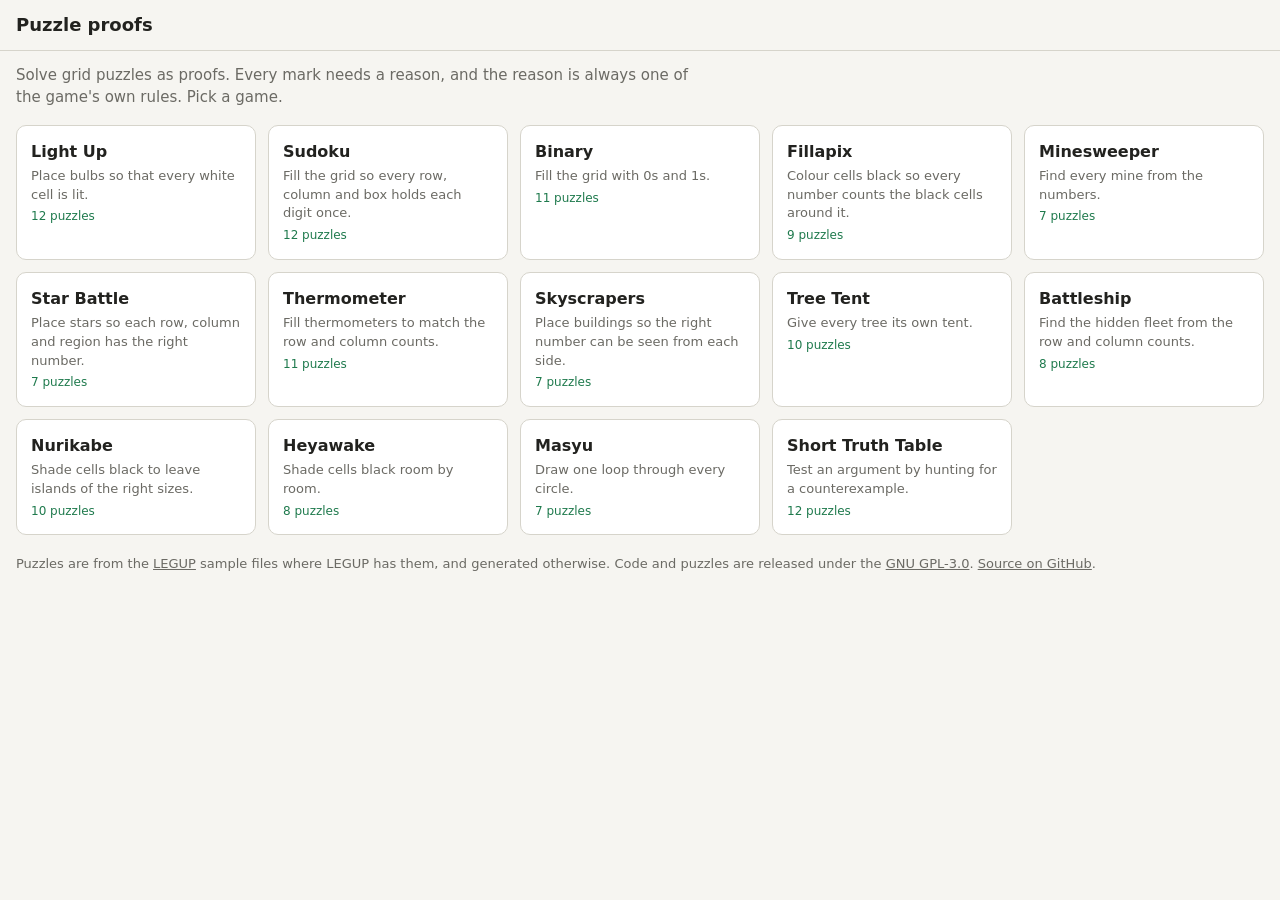
==== index.html @ 6fa6424e "Fireworks last about 3.5 seconds, also at low frame rates Co-Authored-By: Claude Fable 5.2 <noreply@" ====
<!doctype html>
<html lang="en">
<head>
<meta charset="utf-8">
<meta name="viewport" content="width=device-width, initial-scale=1">
<title>Puzzle proofs</title>
<link rel="stylesheet" href="style.css?v=2">
</head>
<body>
<canvas id="fx"></canvas>

<div id="win" role="dialog" aria-modal="true" aria-labelledby="win-title">
  <div class="card">
    <h2 id="win-title">Solved!</h2>
    <p id="win-text"></p>
    <label for="win-pick">Next puzzle</label>
    <select id="win-pick"></select>
    <div class="row">
      <button id="win-close">Stay here</button>
      <button id="win-start" class="primary">Start</button>
    </div>
  </div>
</div>

<section id="home">
  <header><h1>Puzzle proofs</h1></header>
  <p class="lead">Solve grid puzzles as proofs. Every mark needs a reason, and the reason is always one of the game's own rules. Pick a game.</p>
  <div id="cards"></div>
  <footer id="foot-home"></footer>
</section>

<section id="play" hidden>
  <header>
    <button id="to-home">All games</button>
    <h1 id="game-title"></h1>
    <label>Puzzle <select id="pick"></select></label>
    <button id="restart">Restart</button>
    <button id="show-demo">Show demo</button>
    <button id="copystate">Copy State as Text</button>
  </header>
  <main>
    <div class="left">
      <div class="tools" id="tools">
        <div class="group"><span>Click does</span>
          <button id="m-deduce" class="on">Deduce</button>
          <button id="m-suppose">Assume…</button>
          <button id="m-split">Case split…</button>
        </div>
        <div class="group" id="marks"></div>
      </div>
      <div id="board"></div>
      <div id="demo" hidden>
        <div id="demo-count"></div>
        <div id="demo-text"></div>
        <div class="acts">
          <button id="demo-skip">Skip demo</button>
          <button id="demo-next" class="primary">Next</button>
        </div>
      </div>
      <div id="hint"></div>
      <div id="msg"></div>
      <div id="solved"><span id="solved-text"></span><button id="next">Choose next puzzle</button></div>
      <details open id="d-rules">
        <summary>Game rules</summary>
        <ul id="rules"></ul>
      </details>
      <details id="d-controls">
        <summary>Proof controls</summary>
        <ul>
          <li>Every mark needs a reason. Click the clue that is your reason. The cells that rule talks about get a dashed outline.</li>
          <li>Some cells and labels carry more than one rule. Click the same place again to move to its next rule.</li>
          <li>Then mark an outlined cell. "Mark as" shows what the left and right mouse buttons place. The step is accepted only if that one rule forces it. <kbd>Esc</kbd> drops the cited clue.</li>
          <li>The game applies the tedious consequences for you. The rules list says which ones.</li>
          <li><b>Undo</b> takes back one action at a time.</li>
          <li><b>Assume</b> opens an assumption, shown in purple. If a rule becomes impossible inside it, click that clue and press "This rule is broken". The assumption closes and its opposite is proved.</li>
          <li><b>Case split</b> and "Cases from this rule" open cases side by side. Click a case to work in it. A contradiction closes a case. "End cases" keeps whatever is true in every open case.</li>
        </ul>
      </details>
    </div>
    <div class="right">
      <div class="tools">
        <h2>Proof</h2>
        <button id="undo">Undo</button>
        <button id="endcases">End cases</button>
        <button id="discard">Discard assumption</button>
      </div>
      <div id="proof"></div>
    </div>
  </main>
  <footer id="foot-play"></footer>
</section>

<script src="core.js?v=2"></script>
<script src="games/lightup.js?v=2"></script>
<script src="games/counting.js?v=2"></script>
<script src="games/numbers.js?v=2"></script>
<script src="games/treetent.js?v=2"></script>
<script src="games/regions.js?v=2"></script>
<script src="games/masyu.js?v=2"></script>
<script src="games/truthtable.js?v=2"></script>
<script src="puzzles/all.js?v=2"></script>
<script src="ui.js?v=2"></script>
</body>
</html>
---- style.css ----
:root {
  --bg: #f6f5f1; --panel: #ffffff; --ink: #22221f; --muted: #6b6a64; --line: #d6d4cb;
  --wall: #2b2b29; --wall-ink: #ffffff; --cell: #ffffff; --unknown: #dddbd2; --lit: #fff3b0; --bulb: #f2a900;
  --grass: #cfe8b9; --water: #cfe6f5; --ship: #5b6b7a; --fill: #d9534f; --tree: #2f7d32; --tent: #e0a030; --star: #e7b416;
  --scope: #2f7dd1; --anchor: #0c447c; --hyp: #7f57d6; --ok: #1f7a4d; --err: #b3261e; --btn: #eceae3; --thick: #22221f;
}
@media (prefers-color-scheme: dark) {
  :root {
    --bg: #1c1c1a; --panel: #262624; --ink: #ecebe5; --muted: #a09f97; --line: #55544e;
    --wall: #0d0d0c; --wall-ink: #ecebe5; --cell: #4a4a46; --unknown: #33332f; --lit: #6b5c1c; --bulb: #ffc533;
    --grass: #2f4a26; --water: #24425a; --ship: #a9b7c4; --fill: #e0605c; --tree: #5fbf63; --tent: #f0b040; --star: #ffd23f;
    --scope: #6fb0f2; --anchor: #b5d4f4; --hyp: #b39cf0; --ok: #6fd3a0; --err: #ff8a80; --btn: #34342f; --thick: #ecebe5;
  }
}
* { box-sizing: border-box; }
body { margin: 0; background: var(--bg); color: var(--ink); font: 15px/1.45 system-ui, sans-serif; }
header { display: flex; flex-wrap: wrap; align-items: center; gap: 10px 14px; padding: 12px 16px; border-bottom: 1px solid var(--line); }
h1 { font-size: 18px; margin: 0; font-weight: 600; }
h2 { font-size: 15px; margin: 0 auto 0 0; font-weight: 600; }
select, button { font: inherit; color: inherit; }
select { padding: 5px 8px; border: 1px solid var(--line); border-radius: 6px; background: var(--panel); max-width: 240px; }
button { padding: 5px 10px; border: 1px solid var(--line); border-radius: 6px; background: var(--btn); cursor: pointer; white-space: nowrap; }
button:hover:not(:disabled) { border-color: var(--muted); }
button:disabled { opacity: .45; cursor: default; }
button.on, button.primary { background: var(--anchor); color: var(--bg); border-color: var(--anchor); }
button.primary { font-weight: 600; }
footer { padding: 4px 16px 20px; color: var(--muted); font-size: 13px; }
footer a { color: inherit; }

#home .lead { padding: 14px 16px 0; margin: 0; max-width: 720px; color: var(--muted); }
#cards { display: grid; grid-template-columns: repeat(auto-fill, minmax(200px, 1fr)); gap: 12px; padding: 16px; }
.gcard { text-align: left; white-space: normal; padding: 14px; background: var(--panel); border-radius: 10px; display: flex; flex-direction: column; gap: 4px; }
.gcard b { font-size: 16px; }
.gcard span { color: var(--muted); font-size: 13px; }
.gcard i { font-style: normal; font-size: 12px; color: var(--ok); }

main { display: grid; grid-template-columns: min-content minmax(0, 1fr); gap: 20px; padding: 16px; align-items: start; }
.left { width: min-content; }
.right { min-width: 0; position: sticky; top: 12px; max-height: calc(100vh - 24px); display: flex; flex-direction: column; }
.right > * { flex: none; }
.right > #proof { flex: 1 1 auto; min-height: 120px; overflow: auto; }
@media (max-width: 520px) {
  main { grid-template-columns: minmax(0, 1fr); }
  .right { position: static; max-height: none; }
  .right > #proof { max-height: 60vh; }
}
.tools { display: flex; flex-wrap: wrap; gap: 6px 14px; margin-bottom: 10px; align-items: center; }
#tools { min-width: 345px; }
.group { display: flex; flex-wrap: wrap; gap: 4px; align-items: center; }
.group > span { color: var(--muted); font-size: 13px; margin-right: 2px; white-space: nowrap; }
#marks button.digit { min-width: 30px; padding: 5px 0; }
#marks .note { flex-basis: 100%; }

#board { user-select: none; width: max-content; max-width: 100%; touch-action: none; }
#board svg { display: block; }
#board text { font-family: system-ui, sans-serif; fill: var(--ink); }
.lab { fill: var(--muted) !important; font-size: 12px; }
.lab.click, .clue { cursor: pointer; }
.clue { font-weight: 600; }
.c-bg { fill: var(--cell); stroke: var(--line); stroke-width: 1; }
.c-bg.wall, .c-bg.black { fill: var(--wall); }
.c-bg.unknown { fill: var(--unknown); }
.c-bg.lit { fill: var(--lit); }
.c-bg.grass { fill: var(--grass); }
.c-bg.water { fill: var(--water); }
.c-bg.blank { fill: none; stroke: none; }
.c-bg.tru { fill: var(--grass); }
.c-bg.fal { fill: #f3c9c6; }
@media (prefers-color-scheme: dark) { .c-bg.fal { fill: #5a2b29; } }
.cellg { cursor: pointer; }
text.walltext { fill: var(--wall-ink) !important; font-weight: 600; }
text.given { font-weight: 700; }
text.cand { fill: var(--muted) !important; }
.xmark { stroke: var(--muted); stroke-width: 2; stroke-linecap: round; fill: none; }
.hyp text.val, .hyp text.walltext { fill: var(--hyp) !important; }
.hyp .xmark { stroke: var(--hyp); }
.hyp .icon-stroke { stroke: var(--hyp); stroke-dasharray: 2.2 1.6; }
.assumed-box { fill: none; stroke: var(--hyp); stroke-width: 3; }
.scope-box { fill: none; stroke: var(--scope); stroke-width: 2; stroke-dasharray: 5 4; pointer-events: none; }
.anchor-box { fill: none; stroke: var(--anchor); stroke-width: 3; pointer-events: none; }
.hl-box { fill: none; stroke: var(--ok); stroke-width: 3; pointer-events: none; }
.region { stroke: var(--thick); stroke-width: 2.6; stroke-linecap: square; fill: none; pointer-events: none; }
.frame { fill: none; stroke: var(--thick); stroke-width: 2; pointer-events: none; }
.edge-hit { stroke: transparent; stroke-width: 14; cursor: pointer; }
.edge-on { stroke: var(--ink); stroke-width: 4; stroke-linecap: round; pointer-events: none; }
.edge-on.hyp-edge { stroke: var(--hyp); }
.edge-x { stroke: var(--muted); stroke-width: 1.6; pointer-events: none; }
.link { stroke: var(--tent); stroke-width: 4; stroke-linecap: round; pointer-events: none; }
.drag-line { stroke: var(--scope); stroke-width: 3; stroke-dasharray: 4 4; pointer-events: none; }

#hint, #demo { margin-top: 12px; padding: 10px 12px; background: var(--panel); border: 1px solid var(--line); border-radius: 8px; }
#demo { border: 2px solid var(--anchor); }
#demo-count { color: var(--muted); font-size: 13px; margin-bottom: 4px; }
#demo-text ul { margin: 6px 0 0; padding-left: 20px; }
#demo-text li { margin: 3px 0; }
.acts { display: flex; flex-wrap: wrap; gap: 6px; margin-top: 8px; }
#demo .acts { justify-content: flex-end; }
#hint .rule { margin-bottom: 6px; }
#hint .more { color: var(--muted); font-size: 13px; }
#msg { margin-top: 8px; min-height: 1.4em; }
#msg.err { color: var(--err); } #msg.ok { color: var(--ok); }
#solved { display: none; margin-top: 10px; padding: 10px 12px; border: 2px solid var(--ok); border-radius: 8px; color: var(--ok); font-weight: 600; }
#solved button { margin-left: 10px; font-weight: 600; }

#proof { background: var(--panel); border: 1px solid var(--line); border-radius: 8px; padding: 10px 12px; }
.ln { display: flex; gap: 8px; padding: 2px 4px; border-radius: 4px; }
.ln:hover { background: var(--btn); }
.ln .n { color: var(--muted); min-width: 1.8em; text-align: right; flex: none; }
.ln .why { color: var(--muted); margin-left: auto; padding-left: 12px; text-align: right; }
.box { border-left: 3px solid var(--hyp); margin: 6px 0 6px 8px; padding: 2px 0 2px 8px; border-radius: 2px; cursor: pointer; }
.box.active { background: color-mix(in srgb, var(--hyp) 10%, transparent); }
.box.shut { border-left-color: var(--err); opacity: .8; }
.box > .head { font-weight: 600; color: var(--hyp); padding: 2px 4px; }
.box.shut > .head { color: var(--err); }
.bot { color: var(--err); padding: 2px 4px; font-weight: 600; }
.caseshead { color: var(--muted); padding: 4px 4px 0; font-style: italic; }
.branches { display: flex; gap: 8px; flex-wrap: wrap; align-items: flex-start; }
.branches > .box { flex: 1 1 200px; margin-left: 8px; }
.empty { color: var(--muted); padding: 2px 4px; }
details { margin-top: 14px; color: var(--muted); }
details summary { cursor: pointer; color: var(--ink); font-weight: 600; }
details ul { margin: 6px 0 0; padding-left: 20px; }
details li { margin: 4px 0; }
kbd { border: 1px solid var(--line); border-radius: 4px; padding: 0 4px; font: inherit; font-size: 13px; }

#fx { position: fixed; inset: 0; width: 100%; height: 100%; pointer-events: none; z-index: 50; }
#win { display: none; position: fixed; inset: 0; z-index: 40; background: rgba(0, 0, 0, .35); align-items: center; justify-content: center; padding: 16px; }
#win.show { display: flex; }
#win .card { background: var(--panel); border: 1px solid var(--line); border-radius: 12px; padding: 22px 24px; width: min(360px, 100%); text-align: center; }
#win h2 { font-size: 40px; line-height: 1.1; margin: 0 0 8px; color: var(--ok); font-weight: 800; }
#win p { margin: 0 0 16px; color: var(--muted); }
#win label { display: block; text-align: left; font-size: 13px; color: var(--muted); margin-bottom: 4px; }
#win select { width: 100%; max-width: none; padding: 8px; margin-bottom: 14px; }
#win .row { display: flex; gap: 8px; justify-content: flex-end; }
#win .row button { padding: 7px 16px; }
@media (prefers-reduced-motion: no-preference) {
  #win.show .card { animation: pop .45s cubic-bezier(.2, 1.6, .4, 1); }
  #win.show h2 { animation: pop .6s cubic-bezier(.2, 1.8, .4, 1); }
  @keyframes pop { from { transform: scale(.5); opacity: 0; } to { transform: scale(1); opacity: 1; } }
}
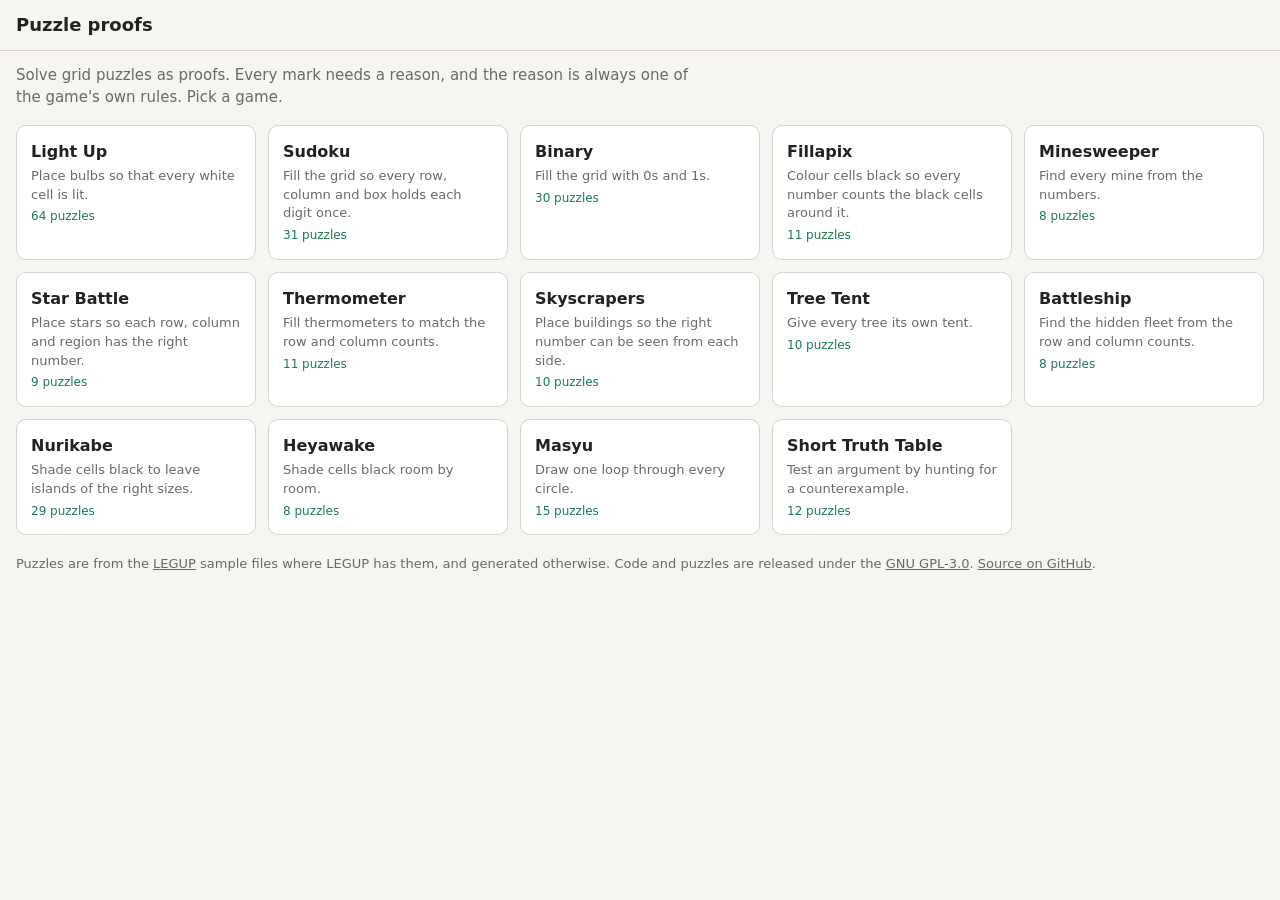
==== commit 31bec656: "Editor, generator, hints, all valid LEGUP boards, and interface fixes New puzzle screen: generate a " ====
--- a/index.html
+++ b/index.html
@@ -4,7 +4,7 @@
 <meta charset="utf-8">
 <meta name="viewport" content="width=device-width, initial-scale=1">
 <title>Puzzle proofs</title>
-<link rel="stylesheet" href="style.css?v=2">
+<link rel="stylesheet" href="style.css?v=15">
 </head>
 <body>
 <canvas id="fx"></canvas>
@@ -35,6 +35,8 @@
     <h1 id="game-title"></h1>
     <label>Puzzle <select id="pick"></select></label>
     <button id="restart">Restart</button>
+    <button id="to-make">New puzzle…</button>
+    <button id="del-mine" hidden>Delete this puzzle</button>
     <button id="show-demo">Show demo</button>
     <button id="copystate">Copy State as Text</button>
   </header>
@@ -46,6 +48,7 @@
           <button id="m-suppose">Assume…</button>
           <button id="m-split">Case split…</button>
         </div>
+        <div class="group"><button id="hint-btn">Hint</button></div>
         <div class="group" id="marks"></div>
       </div>
       <div id="board"></div>
@@ -68,10 +71,12 @@
         <summary>Proof controls</summary>
         <ul>
           <li>Every mark needs a reason. Click the clue that is your reason. The cells that rule talks about get a dashed outline.</li>
-          <li>Some cells and labels carry more than one rule. Click the same place again to move to its next rule.</li>
+          <li>Row and column rules are cited from the edge of the board: click the number beside the row or below the column, or the row number or column letter. Some cells carry more than one rule of their own. Click such a cell again to move to its next rule.</li>
           <li>Then mark an outlined cell. "Mark as" shows what the left and right mouse buttons place. The step is accepted only if that one rule forces it. <kbd>Esc</kbd> drops the cited clue.</li>
           <li>The game applies the tedious consequences for you. The rules list says which ones.</li>
           <li><b>Undo</b> takes back one action at a time.</li>
+          <li><b>Hint</b> says whether any single rule forces something right now, and cites that clue for you. Press it again to see what the clue forces. It also points out a broken rule inside an assumption.</li>
+          <li>Each level of nesting has its own colour, on the board and in the proof: an assumption inside a case is a different colour from the case.</li>
           <li><b>Assume</b> opens an assumption, shown in purple. If a rule becomes impossible inside it, click that clue and press "This rule is broken". The assumption closes and its opposite is proved.</li>
           <li><b>Case split</b> and "Cases from this rule" open cases side by side. Click a case to work in it. A contradiction closes a case. "End cases" keeps whatever is true in every open case.</li>
         </ul>
@@ -90,15 +95,63 @@
   <footer id="foot-play"></footer>
 </section>
 
-<script src="core.js?v=2"></script>
-<script src="games/lightup.js?v=2"></script>
-<script src="games/counting.js?v=2"></script>
-<script src="games/numbers.js?v=2"></script>
-<script src="games/treetent.js?v=2"></script>
-<script src="games/regions.js?v=2"></script>
-<script src="games/masyu.js?v=2"></script>
-<script src="games/truthtable.js?v=2"></script>
-<script src="puzzles/all.js?v=2"></script>
-<script src="ui.js?v=2"></script>
+<section id="make" hidden>
+  <header>
+    <button id="mk-back">Back to puzzles</button>
+    <h1 id="mk-title"></h1>
+  </header>
+  <main>
+    <div class="left">
+      <div class="tools" id="mk-start">
+        <div class="group"><span>Start from</span>
+          <select id="mk-size"></select>
+          <button id="mk-blank">Blank board</button>
+          <button id="mk-copy">Copy of the current puzzle</button>
+        </div>
+        <div class="group" id="mk-gen"><span>Or generate</span>
+          <select id="mk-want">
+            <option value="direct">Easy: direct steps only</option>
+            <option value="some">Medium: 1 or 2 assumptions</option>
+            <option value="many">Hard: 3 or more assumptions</option>
+            <option value="any">Any difficulty</option>
+          </select>
+          <button id="mk-generate">Generate</button>
+        </div>
+      </div>
+      <div class="tools"><div class="group" id="mk-tools"></div></div>
+      <div id="mk-fields"></div>
+      <div id="mk-board"></div>
+      <div id="mk-note"></div>
+    </div>
+    <div class="right">
+      <div class="tools">
+        <h2>Check</h2>
+        <button id="mk-check">Check board</button>
+        <button id="mk-cancel" hidden>Cancel</button>
+        <button id="mk-save" class="primary">Save and play</button>
+      </div>
+      <div id="mk-result"></div>
+      <details id="d-text">
+        <summary>Puzzle as text</summary>
+        <p>This text is the whole puzzle. Copy it to share the puzzle, or paste one here and press "Load from text".</p>
+        <textarea id="mk-text" spellcheck="false"></textarea>
+        <div class="acts"><button id="mk-load">Load from text</button><button id="mk-copytext">Copy text</button></div>
+      </details>
+    </div>
+  </main>
+</section>
+
+<script src="core.js?v=15"></script>
+<script src="games/lightup.js?v=15"></script>
+<script src="games/counting.js?v=15"></script>
+<script src="games/numbers.js?v=15"></script>
+<script src="games/treetent.js?v=15"></script>
+<script src="games/regions.js?v=15"></script>
+<script src="games/masyu.js?v=15"></script>
+<script src="games/truthtable.js?v=15"></script>
+<script src="gen.js?v=15"></script>
+<script src="editor.js?v=15"></script>
+<script src="puzzles/all.js?v=15"></script>
+<script src="ui.js?v=15"></script>
 </body>
 </html>
--- a/style.css
+++ b/style.css
@@ -51,12 +51,15 @@
 #marks button.digit { min-width: 30px; padding: 5px 0; }
 #marks .note { flex-basis: 100%; }
 
-#board { user-select: none; width: max-content; max-width: 100%; touch-action: none; }
-#board svg { display: block; }
-#board text { font-family: system-ui, sans-serif; fill: var(--ink); }
+#board, #mk-board { user-select: none; width: max-content; max-width: 100%; touch-action: none; }
+#board svg, #mk-board svg { display: block; }
+#board text, #mk-board text { font-family: system-ui, sans-serif; fill: var(--ink); }
 .lab { fill: var(--muted) !important; font-size: 12px; }
 .lab.click, .clue { cursor: pointer; }
 .clue { font-weight: 600; }
+/* One colour per level of nesting, repeating after four levels. */
+.d1 { --hyp: #7f57d6; } .d2 { --hyp: #0b8a74; } .d3 { --hyp: #c2620a; } .d4 { --hyp: #c2318b; }
+@media (prefers-color-scheme: dark) { .d1 { --hyp: #b39cf0; } .d2 { --hyp: #5fd3bd; } .d3 { --hyp: #f0a35a; } .d4 { --hyp: #f08cc8; } }
 .c-bg { fill: var(--cell); stroke: var(--line); stroke-width: 1; }
 .c-bg.wall, .c-bg.black { fill: var(--wall); }
 .c-bg.unknown { fill: var(--unknown); }
@@ -88,7 +91,7 @@
 .link { stroke: var(--tent); stroke-width: 4; stroke-linecap: round; pointer-events: none; }
 .drag-line { stroke: var(--scope); stroke-width: 3; stroke-dasharray: 4 4; pointer-events: none; }
 
-#hint, #demo { margin-top: 12px; padding: 10px 12px; background: var(--panel); border: 1px solid var(--line); border-radius: 8px; }
+#hint, #demo, #mk-result { margin-top: 12px; padding: 10px 12px; background: var(--panel); border: 1px solid var(--line); border-radius: 8px; }
 #demo { border: 2px solid var(--anchor); }
 #demo-count { color: var(--muted); font-size: 13px; margin-bottom: 4px; }
 #demo-text ul { margin: 6px 0 0; padding-left: 20px; }
@@ -114,8 +117,13 @@
 .box.shut > .head { color: var(--err); }
 .bot { color: var(--err); padding: 2px 4px; font-weight: 600; }
 .caseshead { color: var(--muted); padding: 4px 4px 0; font-style: italic; }
-.branches { display: flex; gap: 8px; flex-wrap: wrap; align-items: flex-start; }
-.branches > .box { flex: 1 1 200px; margin-left: 8px; }
+/* Cases sit side by side as columns of equal width, never stacked. With many cases the row scrolls sideways. */
+.branches { display: grid; grid-auto-flow: column; grid-auto-columns: minmax(132px, 1fr); gap: 8px; align-items: start; overflow-x: auto; padding-bottom: 2px; }
+.branches > .box { margin: 6px 0; min-width: 0; }
+.branches .ln { flex-wrap: wrap; column-gap: 6px; }
+.branches .ln .n { min-width: 1.4em; }
+.branches .ln > span:nth-child(2) { flex: 1 1 0; min-width: 0; }
+.branches .ln .why { flex-basis: 100%; margin-left: 0; padding-left: 1.9em; text-align: left; font-size: 13px; }
 .empty { color: var(--muted); padding: 2px 4px; }
 details { margin-top: 14px; color: var(--muted); }
 details summary { cursor: pointer; color: var(--ink); font-weight: 600; }
@@ -138,3 +146,16 @@
   #win.show h2 { animation: pop .6s cubic-bezier(.2, 1.8, .4, 1); }
   @keyframes pop { from { transform: scale(.5); opacity: 0; } to { transform: scale(1); opacity: 1; } }
 }
+
+/* New puzzle screen */
+#mk-tools button { padding: 4px 8px; }
+#mk-fields label { display: block; margin: 0 0 10px; color: var(--muted); font-size: 13px; max-width: 420px; }
+#mk-fields input, #mk-fields textarea, #mk-text { display: block; width: 100%; margin-top: 4px; padding: 6px 8px; font: 14px/1.4 ui-monospace, monospace; color: var(--ink); background: var(--panel); border: 1px solid var(--line); border-radius: 6px; }
+#mk-fields textarea { min-height: 110px; }
+#mk-text { min-height: 150px; }
+#mk-note { margin-top: 10px; color: var(--muted); max-width: 460px; }
+#mk-result { margin-top: 0; }
+#mk-result .bad { color: var(--err); } #mk-result .good { color: var(--ok); font-weight: 600; }
+#make details p { margin: 6px 0; }
+#make .left { min-width: 380px; }
+#mk-start { gap: 8px 14px; }
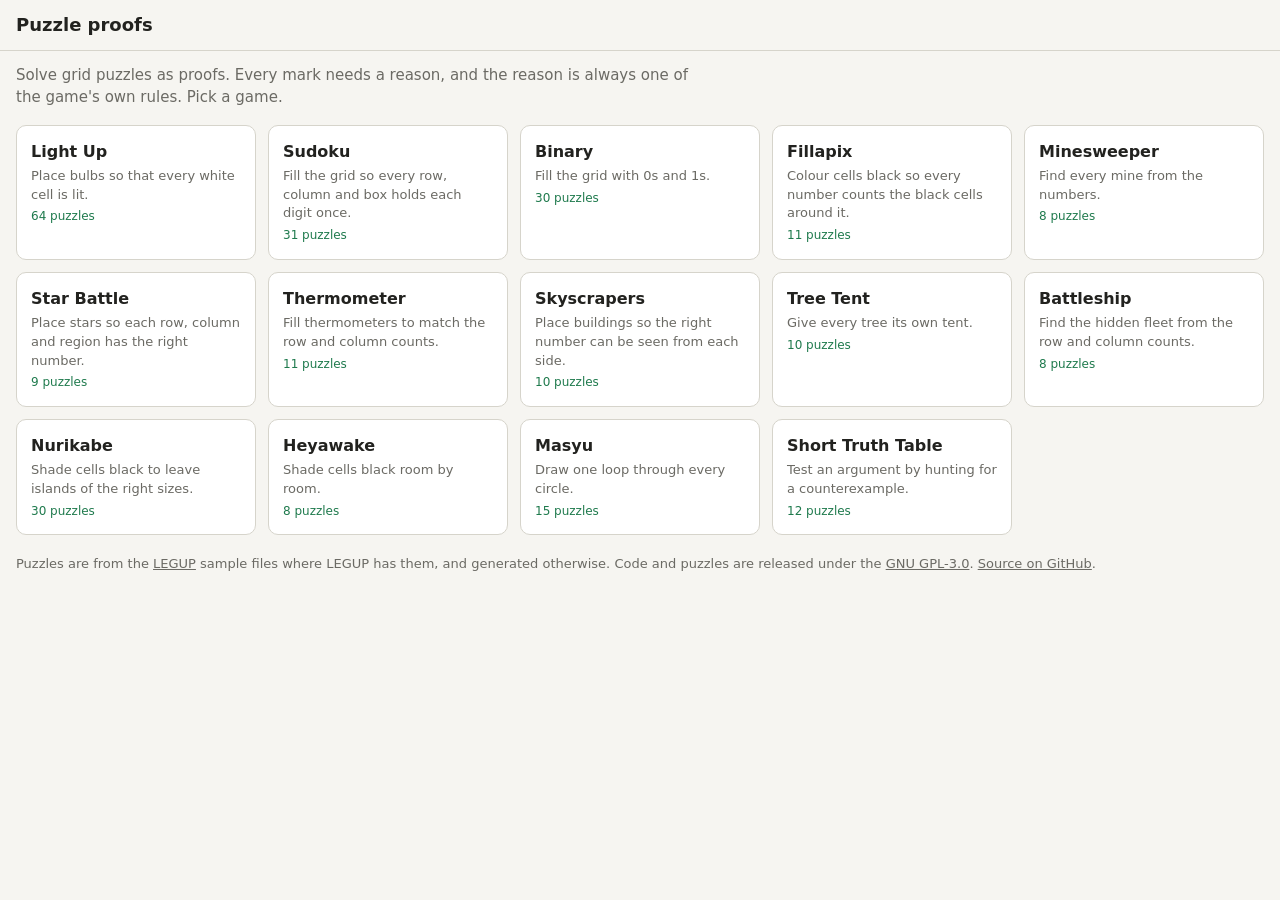
==== commit b9fcb9ab: "Hint is a single press; Nurikabe's island rule looks one colour ahead The island rule now forces a c" ====
--- a/index.html
+++ b/index.html
@@ -4,7 +4,7 @@
 <meta charset="utf-8">
 <meta name="viewport" content="width=device-width, initial-scale=1">
 <title>Puzzle proofs</title>
-<link rel="stylesheet" href="style.css?v=15">
+<link rel="stylesheet" href="style.css?v=17">
 </head>
 <body>
 <canvas id="fx"></canvas>
@@ -48,7 +48,7 @@
           <button id="m-suppose">Assume…</button>
           <button id="m-split">Case split…</button>
         </div>
-        <div class="group"><button id="hint-btn">Hint</button></div>
+        <div class="group" id="hint-group"><button id="hint-btn">Hint</button><div id="hint-text" hidden></div></div>
         <div class="group" id="marks"></div>
       </div>
       <div id="board"></div>
@@ -75,7 +75,7 @@
           <li>Then mark an outlined cell. "Mark as" shows what the left and right mouse buttons place. The step is accepted only if that one rule forces it. <kbd>Esc</kbd> drops the cited clue.</li>
           <li>The game applies the tedious consequences for you. The rules list says which ones.</li>
           <li><b>Undo</b> takes back one action at a time.</li>
-          <li><b>Hint</b> says whether any single rule forces something right now, and cites that clue for you. Press it again to see what the clue forces. It also points out a broken rule inside an assumption.</li>
+          <li><b>Hint</b> says whether any single rule forces something right now. It boxes the cell in green, cites the rule for you, and writes both beside the button. It does not say what goes in the cell. It also points out a broken rule inside an assumption.</li>
           <li>Each level of nesting has its own colour, on the board and in the proof: an assumption inside a case is a different colour from the case.</li>
           <li><b>Assume</b> opens an assumption, shown in purple. If a rule becomes impossible inside it, click that clue and press "This rule is broken". The assumption closes and its opposite is proved.</li>
           <li><b>Case split</b> and "Cases from this rule" open cases side by side. Click a case to work in it. A contradiction closes a case. "End cases" keeps whatever is true in every open case.</li>
@@ -141,17 +141,17 @@
   </main>
 </section>
 
-<script src="core.js?v=15"></script>
-<script src="games/lightup.js?v=15"></script>
-<script src="games/counting.js?v=15"></script>
-<script src="games/numbers.js?v=15"></script>
-<script src="games/treetent.js?v=15"></script>
-<script src="games/regions.js?v=15"></script>
-<script src="games/masyu.js?v=15"></script>
-<script src="games/truthtable.js?v=15"></script>
-<script src="gen.js?v=15"></script>
-<script src="editor.js?v=15"></script>
-<script src="puzzles/all.js?v=15"></script>
-<script src="ui.js?v=15"></script>
+<script src="core.js?v=17"></script>
+<script src="games/lightup.js?v=17"></script>
+<script src="games/counting.js?v=17"></script>
+<script src="games/numbers.js?v=17"></script>
+<script src="games/treetent.js?v=17"></script>
+<script src="games/regions.js?v=17"></script>
+<script src="games/masyu.js?v=17"></script>
+<script src="games/truthtable.js?v=17"></script>
+<script src="gen.js?v=17"></script>
+<script src="editor.js?v=17"></script>
+<script src="puzzles/all.js?v=17"></script>
+<script src="ui.js?v=17"></script>
 </body>
 </html>
--- a/style.css
+++ b/style.css
@@ -159,3 +159,5 @@
 #make details p { margin: 6px 0; }
 #make .left { min-width: 380px; }
 #mk-start { gap: 8px 14px; }
+#hint-group { flex-basis: 100%; align-items: flex-start; flex-wrap: nowrap; gap: 8px; }
+#hint-text { flex: 1 1 auto; padding: 5px 10px; border: 1px solid var(--ok); border-radius: 6px; color: var(--ok); background: var(--panel); font-size: 14px; }
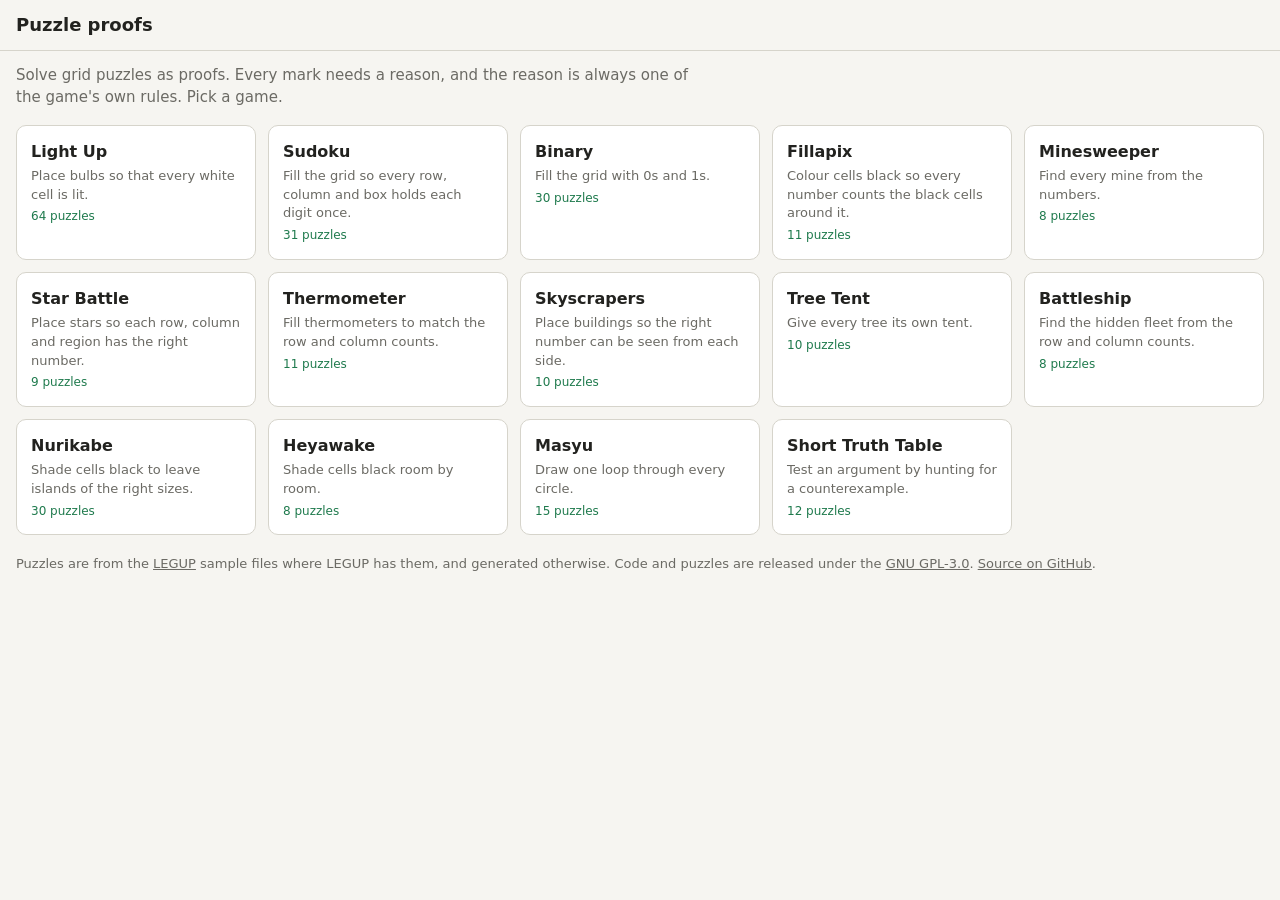
==== commit e6181c43: "Nurikabe rules: say that only shared sides join cells, not corners Co-Authored-By: Claude Fable 5.2 " ====
--- a/index.html
+++ b/index.html
@@ -4,7 +4,7 @@
 <meta charset="utf-8">
 <meta name="viewport" content="width=device-width, initial-scale=1">
 <title>Puzzle proofs</title>
-<link rel="stylesheet" href="style.css?v=17">
+<link rel="stylesheet" href="style.css?v=20">
 </head>
 <body>
 <canvas id="fx"></canvas>
@@ -141,17 +141,17 @@
   </main>
 </section>
 
-<script src="core.js?v=17"></script>
-<script src="games/lightup.js?v=17"></script>
-<script src="games/counting.js?v=17"></script>
-<script src="games/numbers.js?v=17"></script>
-<script src="games/treetent.js?v=17"></script>
-<script src="games/regions.js?v=17"></script>
-<script src="games/masyu.js?v=17"></script>
-<script src="games/truthtable.js?v=17"></script>
-<script src="gen.js?v=17"></script>
-<script src="editor.js?v=17"></script>
-<script src="puzzles/all.js?v=17"></script>
-<script src="ui.js?v=17"></script>
+<script src="core.js?v=20"></script>
+<script src="games/lightup.js?v=20"></script>
+<script src="games/counting.js?v=20"></script>
+<script src="games/numbers.js?v=20"></script>
+<script src="games/treetent.js?v=20"></script>
+<script src="games/regions.js?v=20"></script>
+<script src="games/masyu.js?v=20"></script>
+<script src="games/truthtable.js?v=20"></script>
+<script src="gen.js?v=20"></script>
+<script src="editor.js?v=20"></script>
+<script src="puzzles/all.js?v=20"></script>
+<script src="ui.js?v=20"></script>
 </body>
 </html>
